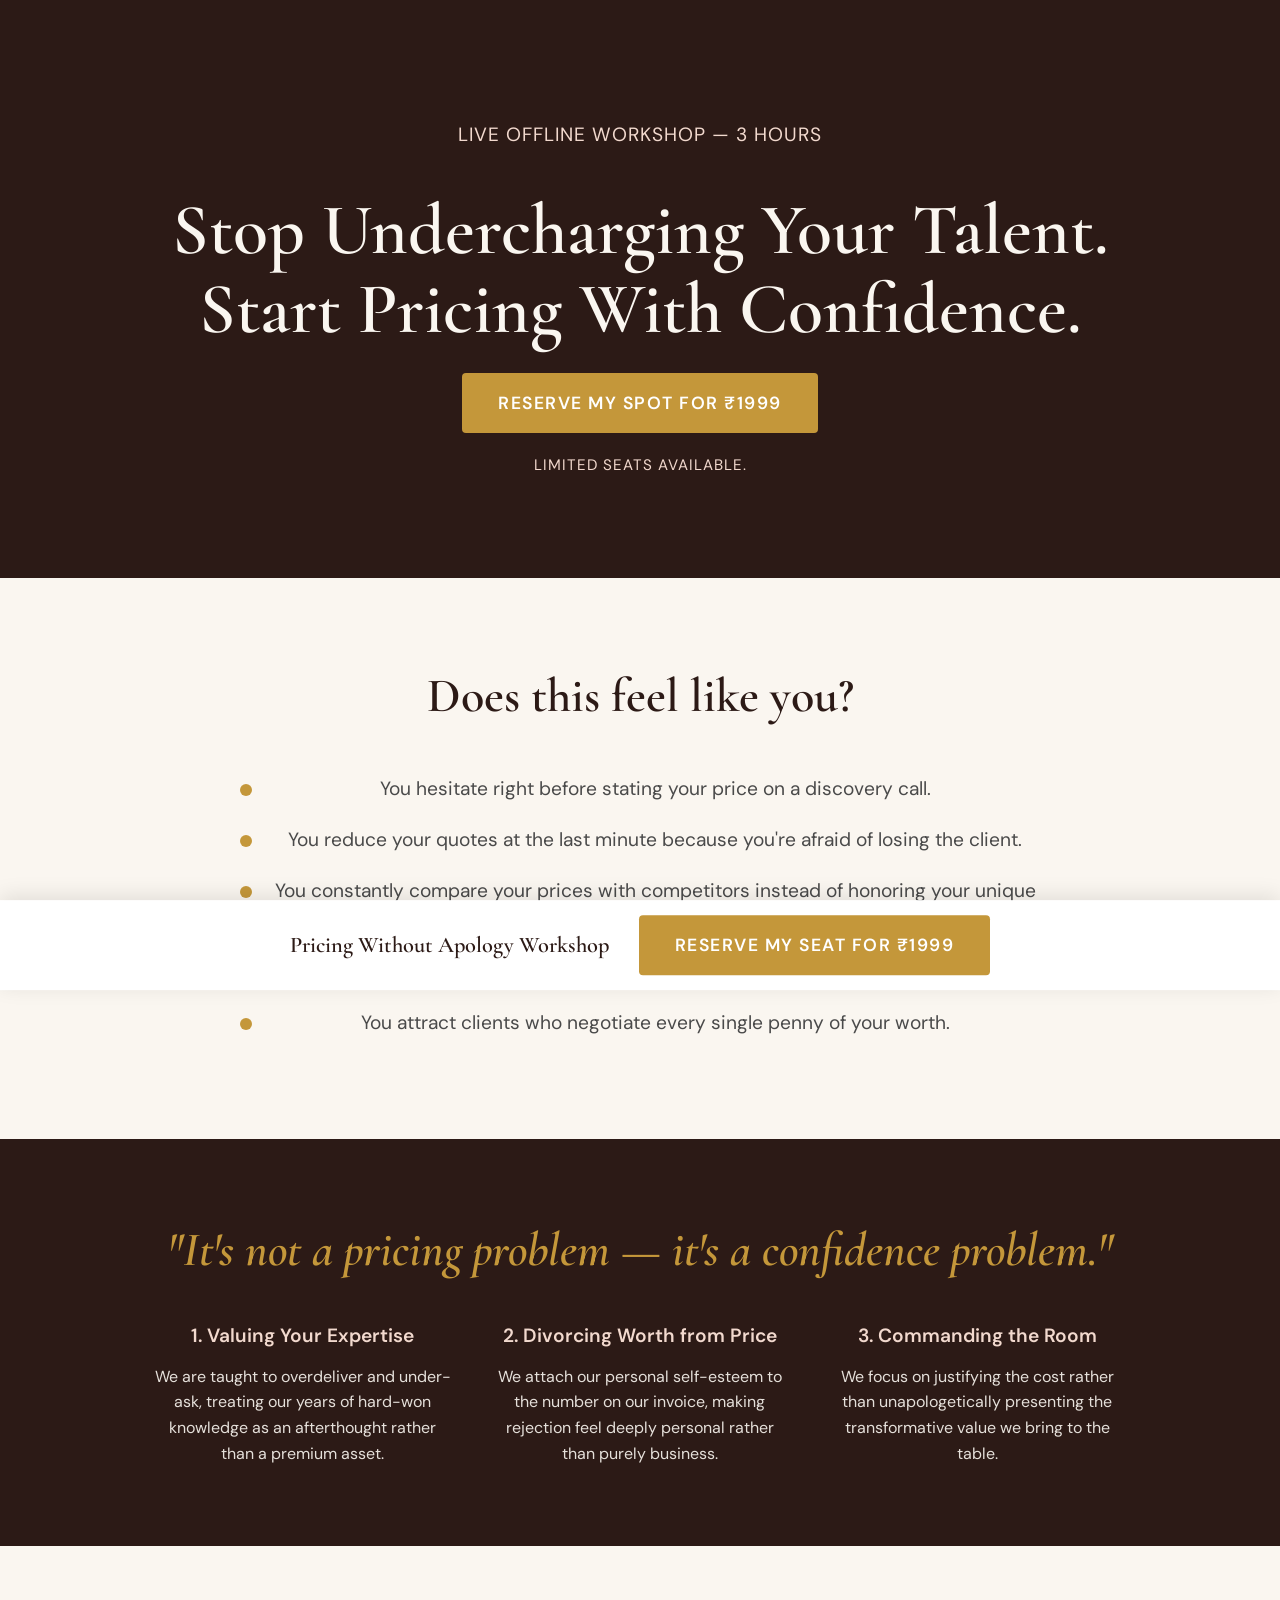
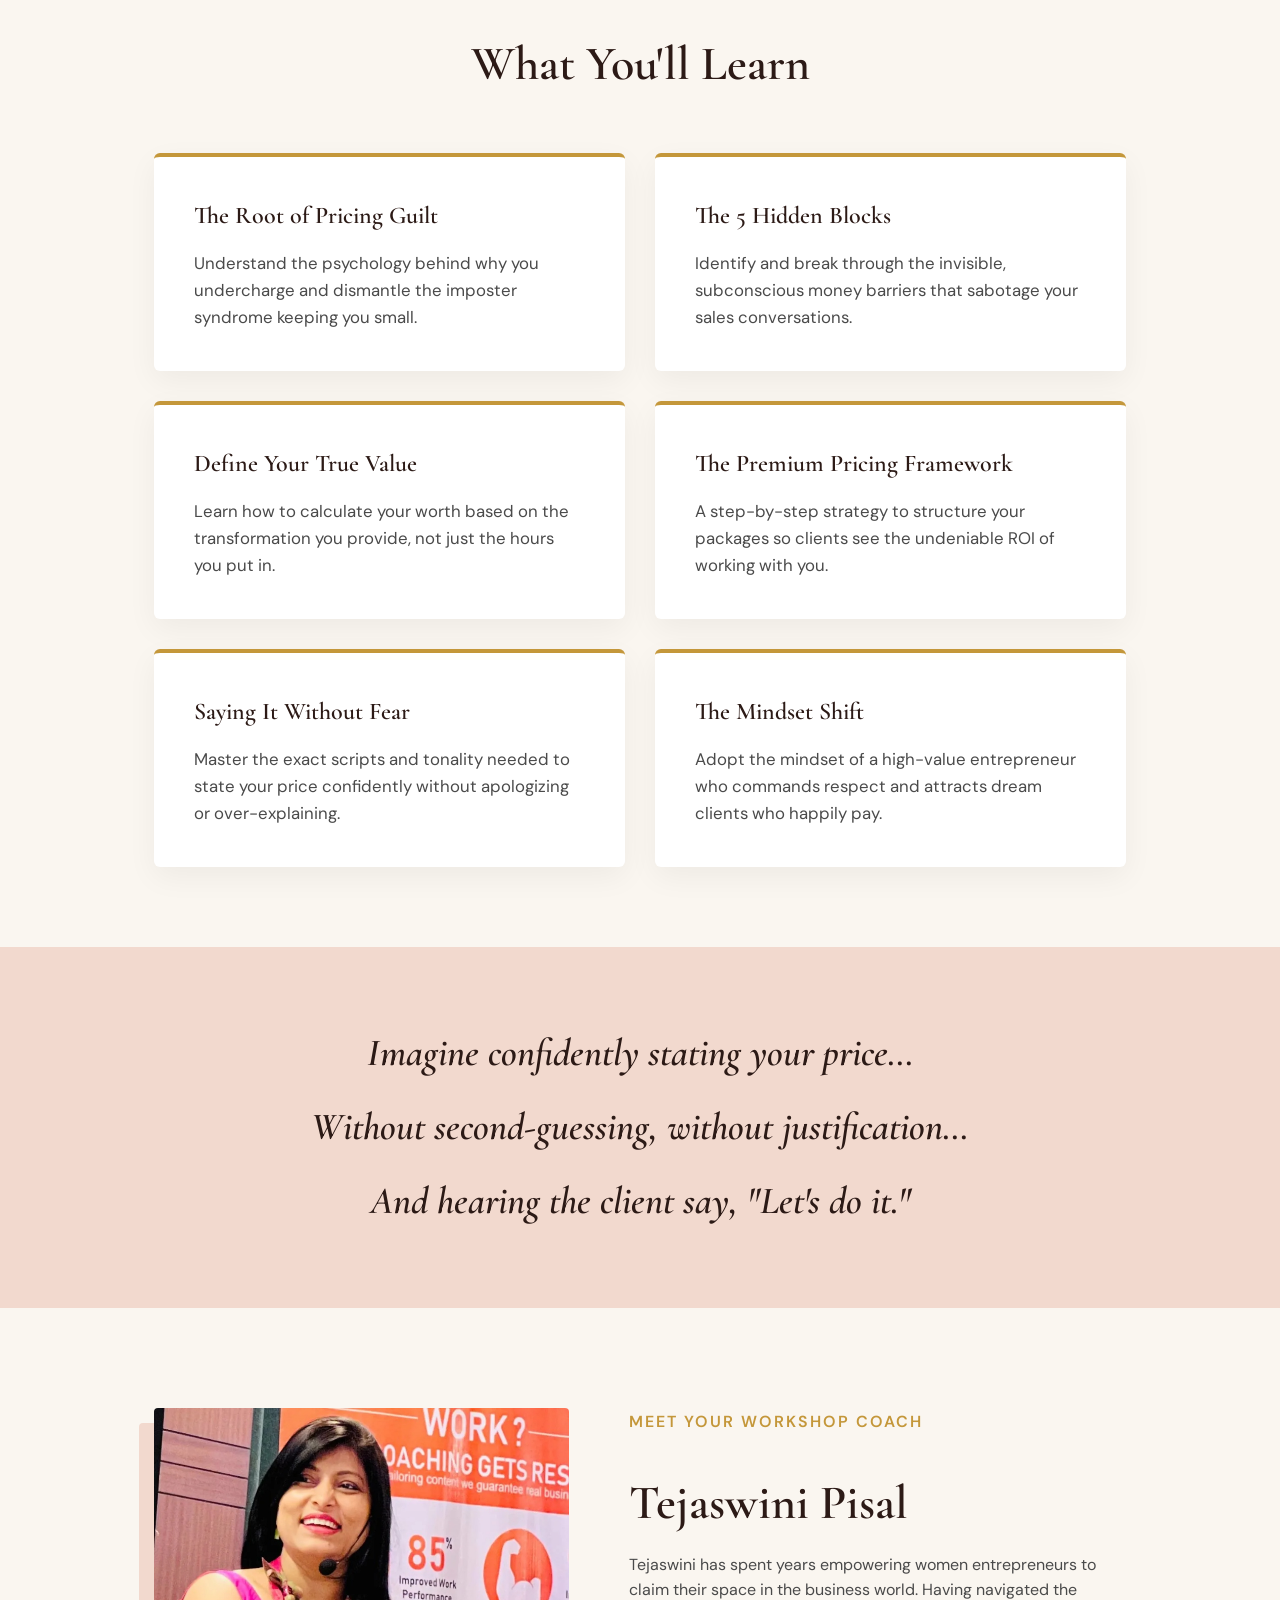
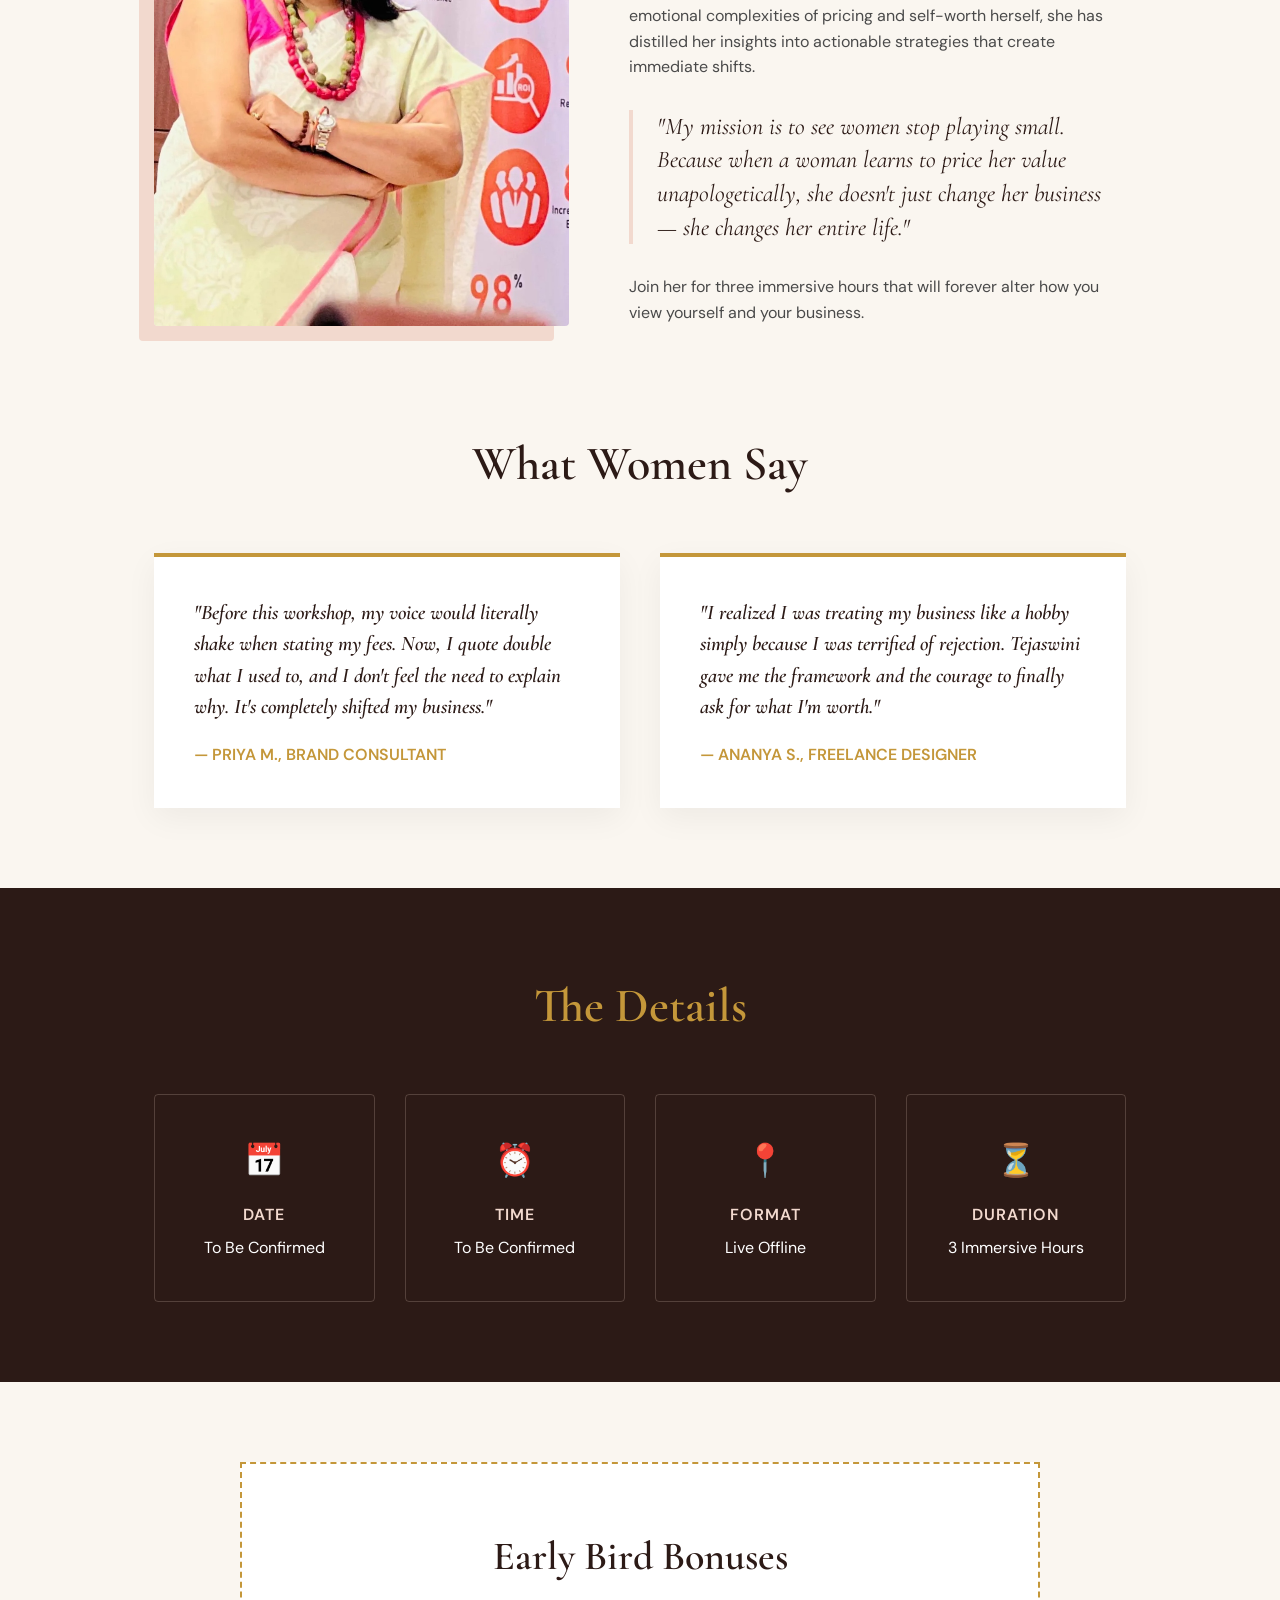
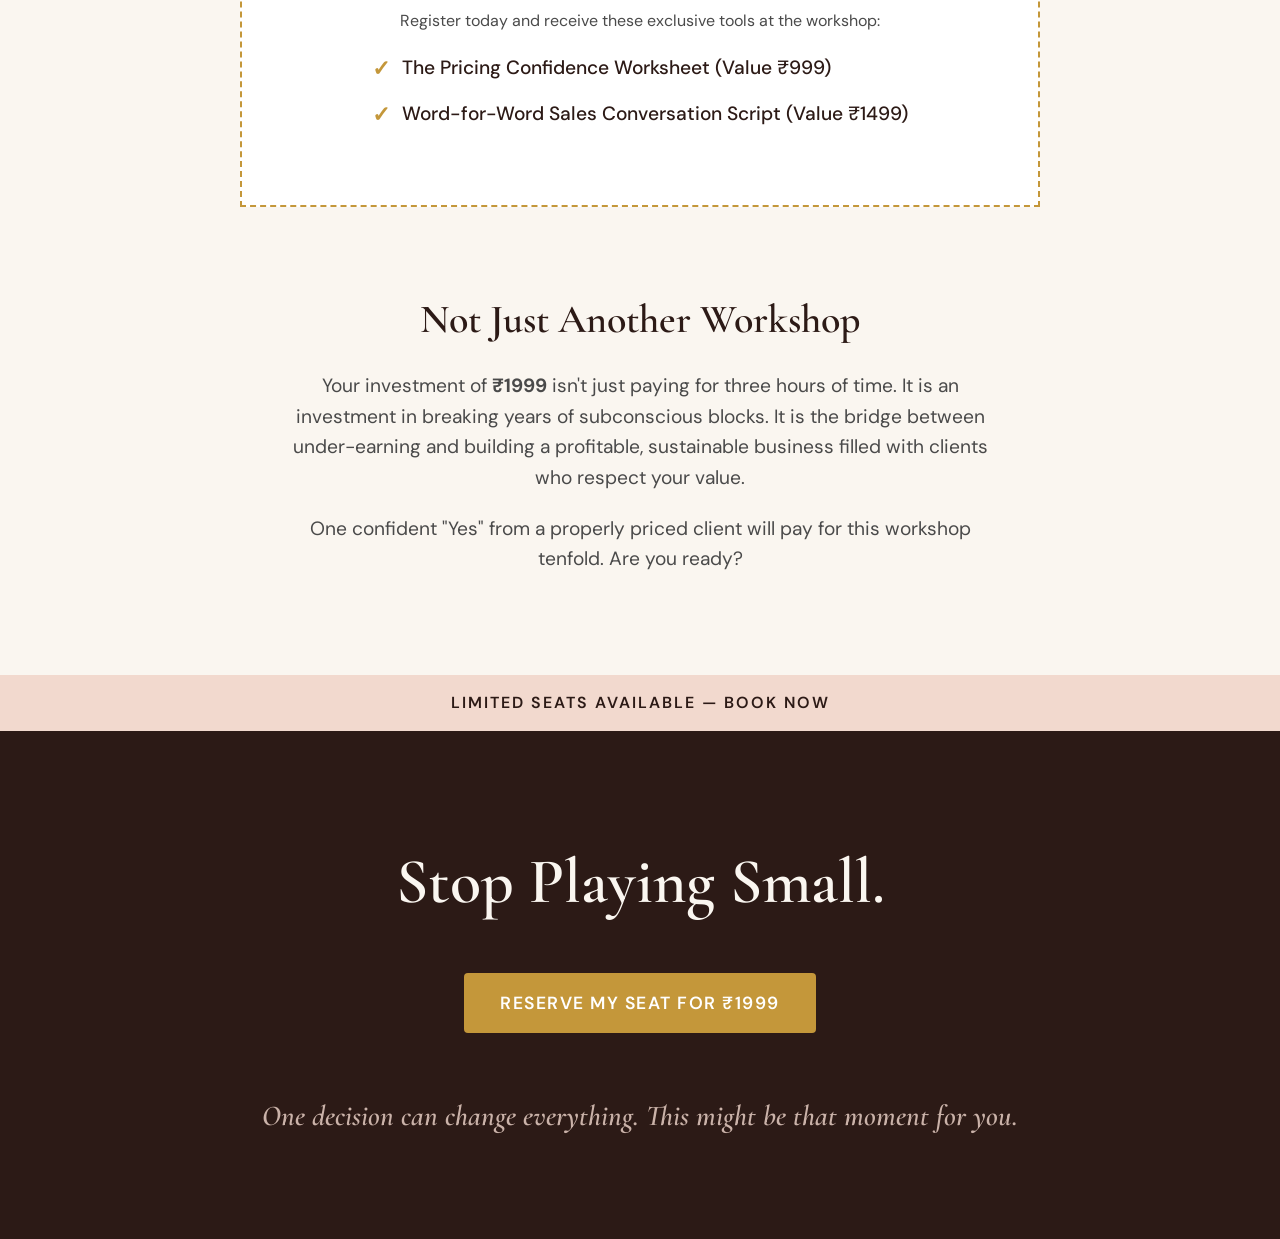
==== pricing-workshop.html @ 6cf018f3 "feat: Add Pricing Without Apology landing page and route LearningHUB to it" ====
<!DOCTYPE html>
<html lang="en">
<head>
    <meta charset="UTF-8">
    <meta name="viewport" content="width=device-width, initial-scale=1.0">
    <title>Pricing Without Apology | TransformHER</title>
    
    <!-- Google Fonts -->
    <link rel="preconnect" href="https://fonts.googleapis.com">
    <link rel="preconnect" href="https://fonts.gstatic.com" crossorigin>
    <link href="https://fonts.googleapis.com/css2?family=Cormorant+Garamond:ital,wght@0,400;0,600;0,700;1,400;1,600&family=DM+Sans:opsz,wght@9..40,300;9..40,400;9..40,500;9..40,600&display=swap" rel="stylesheet">
    
    <style>
        :root {
            /* Luxury Feminine Palette */
            --dark-mahogany: #2C1A16;
            --cream: #FAF6F0;
            --blush: #F2D9CE;
            --gold: #C4973A;
            --white: #FFFFFF;
            --gray-text: #4A4A4A;
            
            --font-serif: 'Cormorant Garamond', serif;
            --font-sans: 'DM Sans', sans-serif;
        }

        * {
            margin: 0;
            padding: 0;
            box-sizing: border-box;
        }

        body {
            font-family: var(--font-sans);
            color: var(--gray-text);
            background-color: var(--cream);
            line-height: 1.6;
            overflow-x: hidden;
        }

        h1, h2, h3, .serif-text {
            font-family: var(--font-serif);
            font-weight: 600;
        }

        /* ─── TYPOGRAPHY UTILS ─── */
        .text-gold { color: var(--gold); }
        .text-white { color: var(--white); }
        .text-center { text-align: center; }
        .italic { font-style: italic; }
        
        /* ─── LAYOUT UTILS ─── */
        .container {
            max-width: 1100px;
            margin: 0 auto;
            padding: 0 5%;
        }
        
        section {
            padding: 80px 0;
        }
        
        .bg-dark { background-color: var(--dark-mahogany); color: var(--cream); }
        .bg-cream { background-color: var(--cream); }
        .bg-blush { background-color: var(--blush); }
        
        /* ─── BUTTONS ─── */
        .btn {
            display: inline-block;
            background-color: var(--gold);
            color: var(--white);
            font-family: var(--font-sans);
            font-weight: 600;
            font-size: 1.1rem;
            text-transform: uppercase;
            letter-spacing: 1.5px;
            padding: 16px 36px;
            text-decoration: none;
            border-radius: 4px;
            transition: all 0.3s ease;
            border: none;
            cursor: pointer;
        }
        .btn:hover {
            background-color: #a67c29;
            transform: translateY(-2px);
            box-shadow: 0 10px 20px rgba(196, 151, 58, 0.3);
        }

        /* ─── HERO SECTION ─── */
        .hero {
            padding: 120px 0 100px;
            text-align: center;
        }
        .hero h1 {
            font-size: clamp(3rem, 6vw, 4.5rem);
            line-height: 1.1;
            margin-bottom: 24px;
            color: var(--cream);
        }
        .hero h2 {
            font-family: var(--font-sans);
            font-weight: 400;
            font-size: 1.2rem;
            letter-spacing: 1px;
            text-transform: uppercase;
            color: var(--blush);
            margin-bottom: 40px;
        }
        .hero .urgency {
            margin-top: 20px;
            color: var(--blush);
            font-size: 0.95rem;
            letter-spacing: 1px;
            text-transform: uppercase;
        }

        /* ─── FEEL SEEN SECTION ─── */
        .feel-seen h2 {
            font-size: 3rem;
            color: var(--dark-mahogany);
            margin-bottom: 40px;
        }
        .pain-points {
            list-style: none;
            max-width: 800px;
            margin: 0 auto;
        }
        .pain-points li {
            font-size: 1.2rem;
            margin-bottom: 20px;
            padding-left: 30px;
            position: relative;
        }
        .pain-points li::before {
            content: '';
            position: absolute;
            left: 0;
            top: 10px;
            width: 12px;
            height: 12px;
            background-color: var(--gold);
            border-radius: 50%;
        }

        /* ─── REAL PROBLEM SECTION ─── */
        .real-problem {
            text-align: center;
        }
        .real-problem blockquote {
            font-size: clamp(2rem, 4vw, 3rem);
            color: var(--gold);
            margin-bottom: 40px;
            line-height: 1.3;
        }
        .untaught-list {
            display: flex;
            justify-content: center;
            gap: 40px;
            flex-wrap: wrap;
        }
        .untaught-item {
            flex: 1;
            min-width: 250px;
            max-width: 320px;
        }
        .untaught-item h3 {
            color: var(--blush);
            font-family: var(--font-sans);
            font-size: 1.2rem;
            margin-bottom: 12px;
            font-weight: 600;
        }
        .untaught-item p {
            font-size: 1rem;
            opacity: 0.9;
        }

        /* ─── WHAT YOU'LL LEARN ─── */
        .learn-section h2 {
            font-size: 3rem;
            color: var(--dark-mahogany);
            text-align: center;
            margin-bottom: 50px;
        }
        .grid-cards {
            display: grid;
            grid-template-columns: repeat(2, 1fr);
            gap: 30px;
        }
        .learn-card {
            background-color: var(--white);
            padding: 40px;
            border-radius: 6px;
            border-top: 4px solid var(--gold);
            box-shadow: 0 10px 30px rgba(0,0,0,0.05);
        }
        .learn-card h3 {
            font-size: 1.5rem;
            color: var(--dark-mahogany);
            margin-bottom: 15px;
        }
        .learn-card p {
            font-size: 1.05rem;
        }

        /* ─── TRANSFORMATION SECTION ─── */
        .transformation {
            text-align: center;
        }
        .transformation p {
            font-size: clamp(1.8rem, 3vw, 2.5rem);
            color: var(--dark-mahogany);
            margin-bottom: 20px;
            line-height: 1.4;
        }
        .transformation p:last-child {
            margin-bottom: 0;
        }

        /* ─── ABOUT COACH ─── */
        .about-coach {
            padding: 100px 0;
        }
        .coach-grid {
            display: grid;
            grid-template-columns: 1fr 1.2fr;
            gap: 60px;
            align-items: center;
        }
        .coach-image {
            width: 100%;
            height: auto;
            border-radius: 4px;
            aspect-ratio: 4/5;
            object-fit: cover;
            box-shadow: -15px 15px 0 var(--blush);
        }
        .coach-content h2 {
            font-size: 3rem;
            color: var(--dark-mahogany);
            margin-bottom: 10px;
        }
        .coach-content .subtitle {
            font-family: var(--font-sans);
            color: var(--gold);
            text-transform: uppercase;
            letter-spacing: 2px;
            font-weight: 600;
            margin-bottom: 30px;
        }
        .coach-mission {
            font-family: var(--font-serif);
            font-style: italic;
            font-size: 1.5rem;
            color: var(--dark-mahogany);
            border-left: 4px solid var(--blush);
            padding-left: 24px;
            margin: 30px 0;
            line-height: 1.4;
        }

        /* ─── TESTIMONIALS ─── */
        .testimonials h2 {
            font-size: 3rem;
            color: var(--dark-mahogany);
            text-align: center;
            margin-bottom: 50px;
        }
        .testimonial-grid {
            display: grid;
            grid-template-columns: repeat(2, 1fr);
            gap: 40px;
        }
        .testimonial-card {
            background: var(--white);
            padding: 40px;
            border-top: 4px solid var(--gold);
            box-shadow: 0 10px 30px rgba(0,0,0,0.05);
        }
        .testimonial-card p {
            font-size: 1.3rem;
            color: var(--dark-mahogany);
            margin-bottom: 20px;
            line-height: 1.5;
        }
        .testimonial-card .author {
            font-family: var(--font-sans);
            font-weight: 600;
            font-size: 1rem;
            color: var(--gold);
            text-transform: uppercase;
        }

        /* ─── WORKSHOP DETAILS ─── */
        .details-section h2 {
            font-size: 3rem;
            color: var(--gold);
            text-align: center;
            margin-bottom: 50px;
        }
        .details-grid {
            display: grid;
            grid-template-columns: repeat(4, 1fr);
            gap: 30px;
            text-align: center;
        }
        .detail-item {
            border: 1px solid rgba(242, 217, 206, 0.2);
            padding: 40px 20px;
            border-radius: 4px;
        }
        .detail-item .icon {
            font-size: 2rem;
            color: var(--gold);
            margin-bottom: 15px;
        }
        .detail-item h4 {
            color: var(--blush);
            font-family: var(--font-sans);
            font-weight: 600;
            text-transform: uppercase;
            letter-spacing: 1px;
            margin-bottom: 8px;
        }

        /* ─── BONUS SECTION ─── */
        .bonus-section {
            text-align: center;
        }
        .bonus-card {
            background: var(--white);
            max-width: 800px;
            margin: 0 auto;
            padding: 60px 40px;
            border: 2px dashed var(--gold);
        }
        .bonus-card h2 {
            font-size: 2.5rem;
            color: var(--dark-mahogany);
            margin-bottom: 20px;
        }
        .bonus-list {
            list-style: none;
            display: inline-block;
            text-align: left;
            margin-top: 20px;
        }
        .bonus-list li {
            font-size: 1.2rem;
            margin-bottom: 15px;
            padding-left: 30px;
            position: relative;
            color: var(--dark-mahogany);
            font-weight: 500;
        }
        .bonus-list li::before {
            content: '✓';
            color: var(--gold);
            font-size: 1.4rem;
            font-weight: bold;
            position: absolute;
            left: 0;
            top: -2px;
        }

        /* ─── PRICE JUSTIFICATION ─── */
        .price-justification {
            text-align: center;
            max-width: 800px;
            margin: 0 auto;
        }
        .price-justification h2 {
            font-size: 2.5rem;
            color: var(--dark-mahogany);
            margin-bottom: 20px;
        }
        .price-justification p {
            font-size: 1.2rem;
            margin-bottom: 20px;
        }

        /* ─── SCARCITY BAR ─── */
        .scarcity-bar {
            background-color: var(--blush);
            color: var(--dark-mahogany);
            text-align: center;
            padding: 15px 0;
            font-family: var(--font-sans);
            font-weight: 600;
            letter-spacing: 2px;
            text-transform: uppercase;
        }

        /* ─── FINAL CTA ─── */
        .final-cta {
            text-align: center;
            padding: 100px 0;
        }
        .final-cta h2 {
            font-size: clamp(3rem, 5vw, 4.5rem);
            color: var(--cream);
            margin-bottom: 40px;
        }
        .final-close {
            margin-top: 60px;
            font-size: 1.8rem;
            color: var(--blush);
            opacity: 0.8;
        }

        /* ─── STICKY BOTTOM BAR ─── */
        .sticky-bar {
            position: fixed;
            bottom: 0;
            left: 0;
            width: 100%;
            background-color: var(--white);
            box-shadow: 0 -4px 20px rgba(0,0,0,0.1);
            padding: 15px 20px;
            display: flex;
            align-items: center;
            justify-content: center;
            gap: 30px;
            z-index: 1000;
            transform: translateY(100%);
            transition: transform 0.4s cubic-bezier(0.16, 1, 0.3, 1);
        }
        .sticky-bar.visible {
            transform: translateY(0);
        }
        .sticky-text {
            font-family: var(--font-serif);
            font-size: 1.4rem;
            color: var(--dark-mahogany);
            font-weight: 600;
            display: none;
        }

        @media (min-width: 768px) {
            .sticky-text {
                display: block;
            }
        }

        /* ─── ANIMATIONS ─── */
        .fade-up {
            opacity: 0;
            transform: translateY(30px);
            transition: opacity 0.8s ease, transform 0.8s cubic-bezier(0.16, 1, 0.3, 1);
        }
        .fade-up.in-view {
            opacity: 1;
            transform: translateY(0);
        }

        /* ─── RESPONSIVE DESIGN ─── */
        @media (max-width: 900px) {
            .grid-cards, .testimonial-grid {
                grid-template-columns: 1fr;
            }
            .coach-grid {
                grid-template-columns: 1fr;
            }
            .coach-image {
                max-width: 400px;
                margin: 0 auto;
            }
            .details-grid {
                grid-template-columns: repeat(2, 1fr);
            }
        }
        
        @media (max-width: 600px) {
            section {
                padding: 60px 0;
            }
            .untaught-list {
                flex-direction: column;
                gap: 30px;
            }
            .details-grid {
                grid-template-columns: 1fr;
            }
            .btn {
                width: 100%;
                padding: 16px 10px;
            }
            .sticky-bar .btn {
                margin: 0 auto;
                max-width: 400px;
            }
        }
    </style>
</head>
<body>

    <!-- HERO SECTION -->
    <section class="hero bg-dark" id="hero">
        <div class="container fade-up">
            <h2>Live Offline Workshop — 3 Hours</h2>
            <h1>Stop Undercharging Your Talent.<br>Start Pricing With Confidence.</h1>
            <a href="#" class="btn">Reserve My Spot for ₹1999</a>
            <p class="urgency">Limited seats available.</p>
        </div>
    </section>

    <!-- FEEL SEEN SECTION -->
    <section class="feel-seen bg-cream">
        <div class="container text-center fade-up">
            <h2>Does this feel like you?</h2>
            <ul class="pain-points text-left">
                <li>You hesitate right before stating your price on a discovery call.</li>
                <li>You reduce your quotes at the last minute because you're afraid of losing the client.</li>
                <li>You constantly compare your prices with competitors instead of honoring your unique value.</li>
                <li>You feel guilty charging what you actually need to sustain your business and life.</li>
                <li>You attract clients who negotiate every single penny of your worth.</li>
            </ul>
        </div>
    </section>

    <!-- THE REAL PROBLEM -->
    <section class="real-problem bg-dark">
        <div class="container fade-up">
            <blockquote class="italic serif-text">
                "It's not a pricing problem — it's a confidence problem."
            </blockquote>
            <div class="untaught-list">
                <div class="untaught-item">
                    <h3>1. Valuing Your Expertise</h3>
                    <p>We are taught to overdeliver and under-ask, treating our years of hard-won knowledge as an afterthought rather than a premium asset.</p>
                </div>
                <div class="untaught-item">
                    <h3>2. Divorcing Worth from Price</h3>
                    <p>We attach our personal self-esteem to the number on our invoice, making rejection feel deeply personal rather than purely business.</p>
                </div>
                <div class="untaught-item">
                    <h3>3. Commanding the Room</h3>
                    <p>We focus on justifying the cost rather than unapologetically presenting the transformative value we bring to the table.</p>
                </div>
            </div>
        </div>
    </section>

    <!-- WHAT YOU'LL LEARN -->
    <section class="learn-section bg-cream">
        <div class="container fade-up">
            <h2>What You'll Learn</h2>
            <div class="grid-cards">
                <div class="learn-card">
                    <h3>The Root of Pricing Guilt</h3>
                    <p>Understand the psychology behind why you undercharge and dismantle the imposter syndrome keeping you small.</p>
                </div>
                <div class="learn-card">
                    <h3>The 5 Hidden Blocks</h3>
                    <p>Identify and break through the invisible, subconscious money barriers that sabotage your sales conversations.</p>
                </div>
                <div class="learn-card">
                    <h3>Define Your True Value</h3>
                    <p>Learn how to calculate your worth based on the transformation you provide, not just the hours you put in.</p>
                </div>
                <div class="learn-card">
                    <h3>The Premium Pricing Framework</h3>
                    <p>A step-by-step strategy to structure your packages so clients see the undeniable ROI of working with you.</p>
                </div>
                <div class="learn-card">
                    <h3>Saying It Without Fear</h3>
                    <p>Master the exact scripts and tonality needed to state your price confidently without apologizing or over-explaining.</p>
                </div>
                <div class="learn-card">
                    <h3>The Mindset Shift</h3>
                    <p>Adopt the mindset of a high-value entrepreneur who commands respect and attracts dream clients who happily pay.</p>
                </div>
            </div>
        </div>
    </section>

    <!-- TRANSFORMATION -->
    <section class="transformation bg-blush">
        <div class="container fade-up">
            <p class="serif-text italic">Imagine confidently stating your price…</p>
            <p class="serif-text italic">Without second-guessing, without justification…</p>
            <p class="serif-text italic">And hearing the client say, "Let's do it."</p>
        </div>
    </section>

    <!-- ABOUT COACH -->
    <section class="about-coach bg-cream">
        <div class="container coach-grid fade-up">
            <img src="founder.jpg" alt="Tejaswini Pisal" class="coach-image">
            <div class="coach-content">
                <p class="subtitle">Meet Your Workshop Coach</p>
                <h2>Tejaswini Pisal</h2>
                <p>Tejaswini has spent years empowering women entrepreneurs to claim their space in the business world. Having navigated the emotional complexities of pricing and self-worth herself, she has distilled her insights into actionable strategies that create immediate shifts.</p>
                <div class="coach-mission">
                    "My mission is to see women stop playing small. Because when a woman learns to price her value unapologetically, she doesn't just change her business — she changes her entire life."
                </div>
                <p>Join her for three immersive hours that will forever alter how you view yourself and your business.</p>
            </div>
        </div>
    </section>

    <!-- TESTIMONIALS -->
    <section class="testimonials bg-cream" style="padding-top: 0;">
        <div class="container fade-up">
            <h2>What Women Say</h2>
            <div class="testimonial-grid">
                <div class="testimonial-card">
                    <p class="serif-text italic">"Before this workshop, my voice would literally shake when stating my fees. Now, I quote double what I used to, and I don't feel the need to explain why. It's completely shifted my business."</p>
                    <span class="author">— Priya M., Brand Consultant</span>
                </div>
                <div class="testimonial-card">
                    <p class="serif-text italic">"I realized I was treating my business like a hobby simply because I was terrified of rejection. Tejaswini gave me the framework and the courage to finally ask for what I'm worth."</p>
                    <span class="author">— Ananya S., Freelance Designer</span>
                </div>
            </div>
        </div>
    </section>

    <!-- WORKSHOP DETAILS -->
    <section class="details-section bg-dark">
        <div class="container fade-up">
            <h2>The Details</h2>
            <div class="details-grid">
                <div class="detail-item">
                    <div class="icon">📅</div>
                    <h4>Date</h4>
                    <p class="text-white">To Be Confirmed</p>
                </div>
                <div class="detail-item">
                    <div class="icon">⏰</div>
                    <h4>Time</h4>
                    <p class="text-white">To Be Confirmed</p>
                </div>
                <div class="detail-item">
                    <div class="icon">📍</div>
                    <h4>Format</h4>
                    <p class="text-white">Live Offline</p>
                </div>
                <div class="detail-item">
                    <div class="icon">⏳</div>
                    <h4>Duration</h4>
                    <p class="text-white">3 Immersive Hours</p>
                </div>
            </div>
        </div>
    </section>

    <!-- BONUS SECTION -->
    <section class="bonus-section bg-cream">
        <div class="container fade-up">
            <div class="bonus-card">
                <h2>Early Bird Bonuses</h2>
                <p>Register today and receive these exclusive tools at the workshop:</p>
                <ul class="bonus-list">
                    <li>The Pricing Confidence Worksheet (Value ₹999)</li>
                    <li>Word-for-Word Sales Conversation Script (Value ₹1499)</li>
                </ul>
            </div>
        </div>
    </section>

    <!-- PRICE JUSTIFICATION -->
    <section class="price-justification bg-cream" style="padding-top: 0;">
        <div class="container fade-up">
            <h2>Not Just Another Workshop</h2>
            <p>Your investment of <strong>₹1999</strong> isn't just paying for three hours of time. It is an investment in breaking years of subconscious blocks. It is the bridge between under-earning and building a profitable, sustainable business filled with clients who respect your value.</p>
            <p>One confident "Yes" from a properly priced client will pay for this workshop tenfold. Are you ready?</p>
        </div>
    </section>

    <!-- SCARCITY BAR -->
    <div class="scarcity-bar">
        Limited Seats Available — Book Now
    </div>

    <!-- FINAL CTA -->
    <section class="final-cta bg-dark">
        <div class="container fade-up">
            <h2 class="serif-text">Stop Playing Small.</h2>
            <a href="#" class="btn">Reserve My Seat for ₹1999</a>
            <p class="final-close italic serif-text">One decision can change everything. This might be that moment for you.</p>
        </div>
    </section>

    <!-- STICKY BOTTOM BAR -->
    <div class="sticky-bar" id="sticky-bar">
        <span class="sticky-text">Pricing Without Apology Workshop</span>
        <a href="#" class="btn">Reserve My Seat for ₹1999</a>
    </div>

    <!-- MAIN LOGIC -->
    <script>
        document.addEventListener('DOMContentLoaded', () => {
            // Intersection Observer for Fade-Up animations
            const observerOptions = {
                root: null,
                rootMargin: '0px',
                threshold: 0.15
            };

            const observer = new IntersectionObserver((entries, observer) => {
                entries.forEach(entry => {
                    if (entry.isIntersecting) {
                        entry.target.classList.add('in-view');
                        // Optional: Stop observing once faded in to avoid re-triggering
                        // observer.unobserve(entry.target);
                    }
                });
            }, observerOptions);

            document.querySelectorAll('.fade-up').forEach(el => {
                observer.observe(el);
            });

            // Sticky Bar Logic
            const heroSection = document.getElementById('hero');
            const stickyBar = document.getElementById('sticky-bar');

            const stickyObserver = new IntersectionObserver((entries) => {
                entries.forEach(entry => {
                    // Show sticky bar when hero section is completely out of view
                    if (!entry.isIntersecting) {
                        stickyBar.classList.add('visible');
                    } else {
                        stickyBar.classList.remove('visible');
                    }
                });
            }, {
                root: null,
                threshold: 0
            });

            stickyObserver.observe(heroSection);
        });
    </script>
</body>
</html>
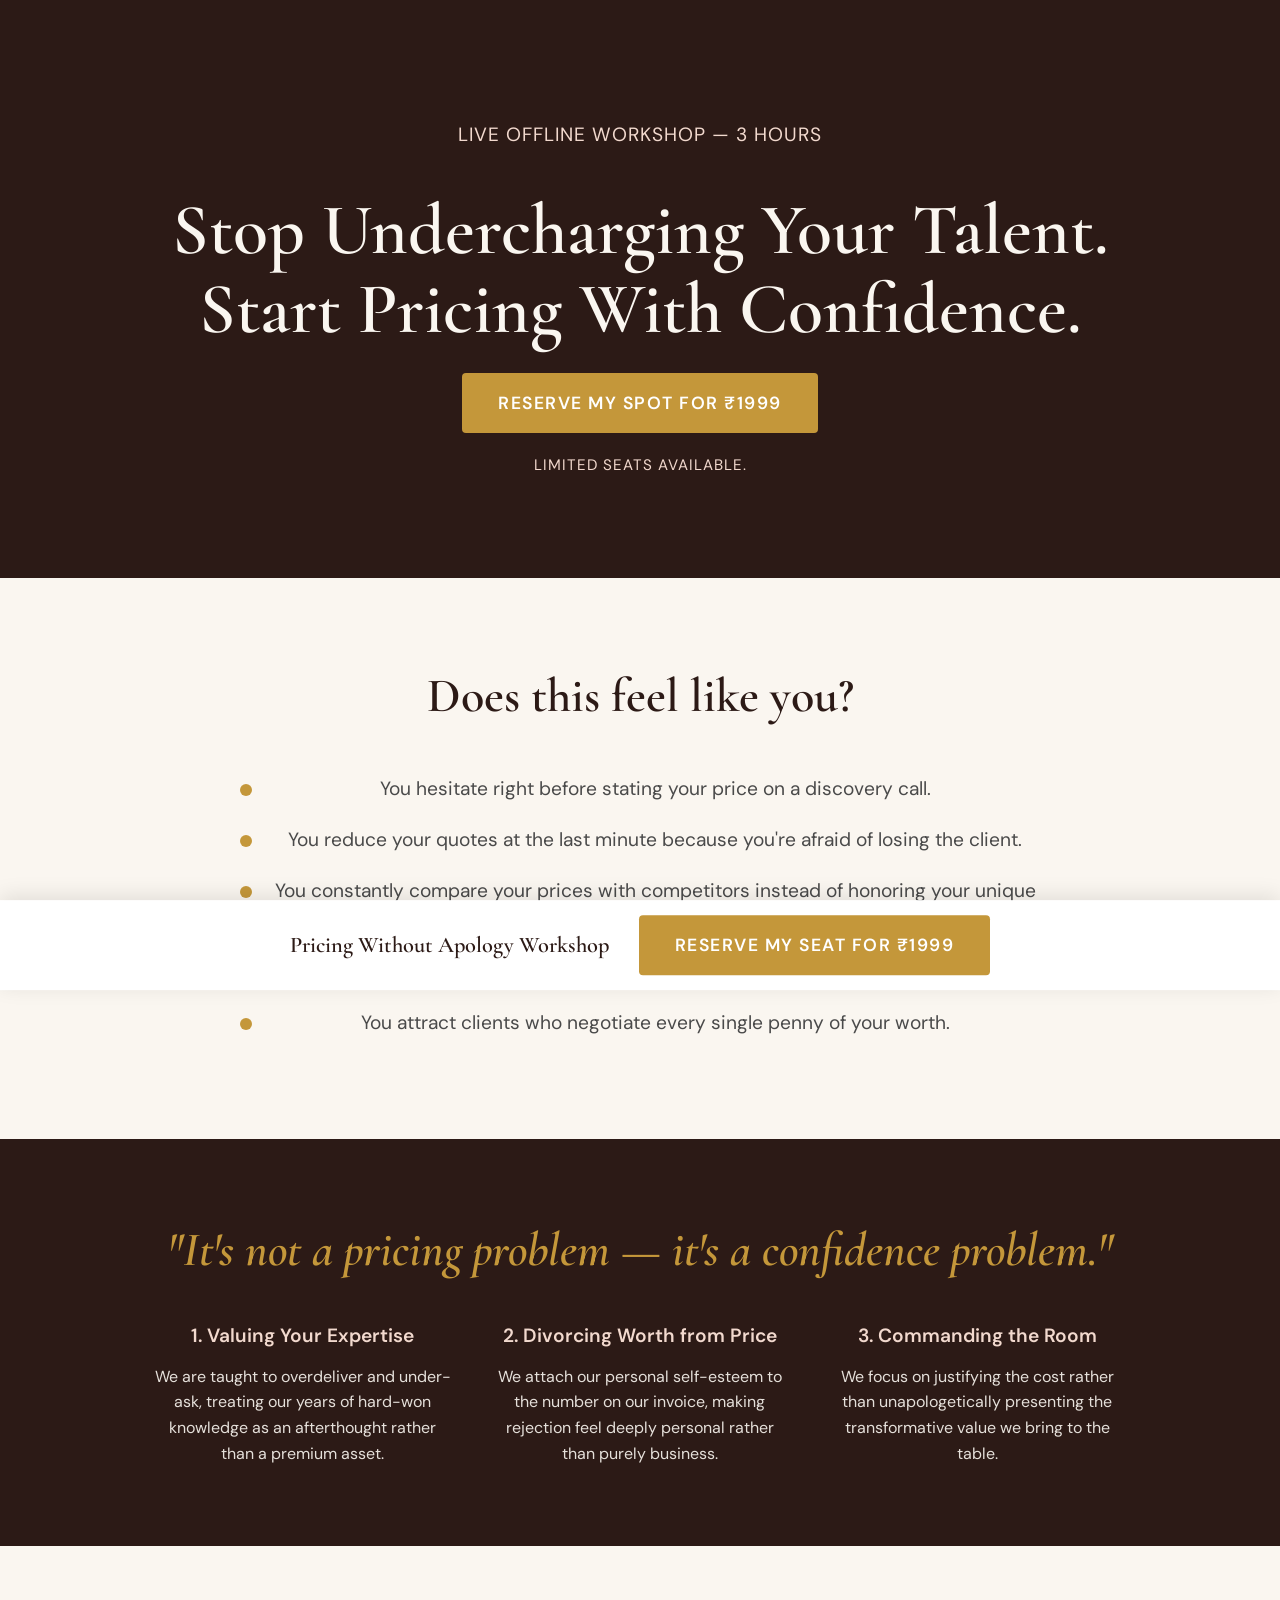
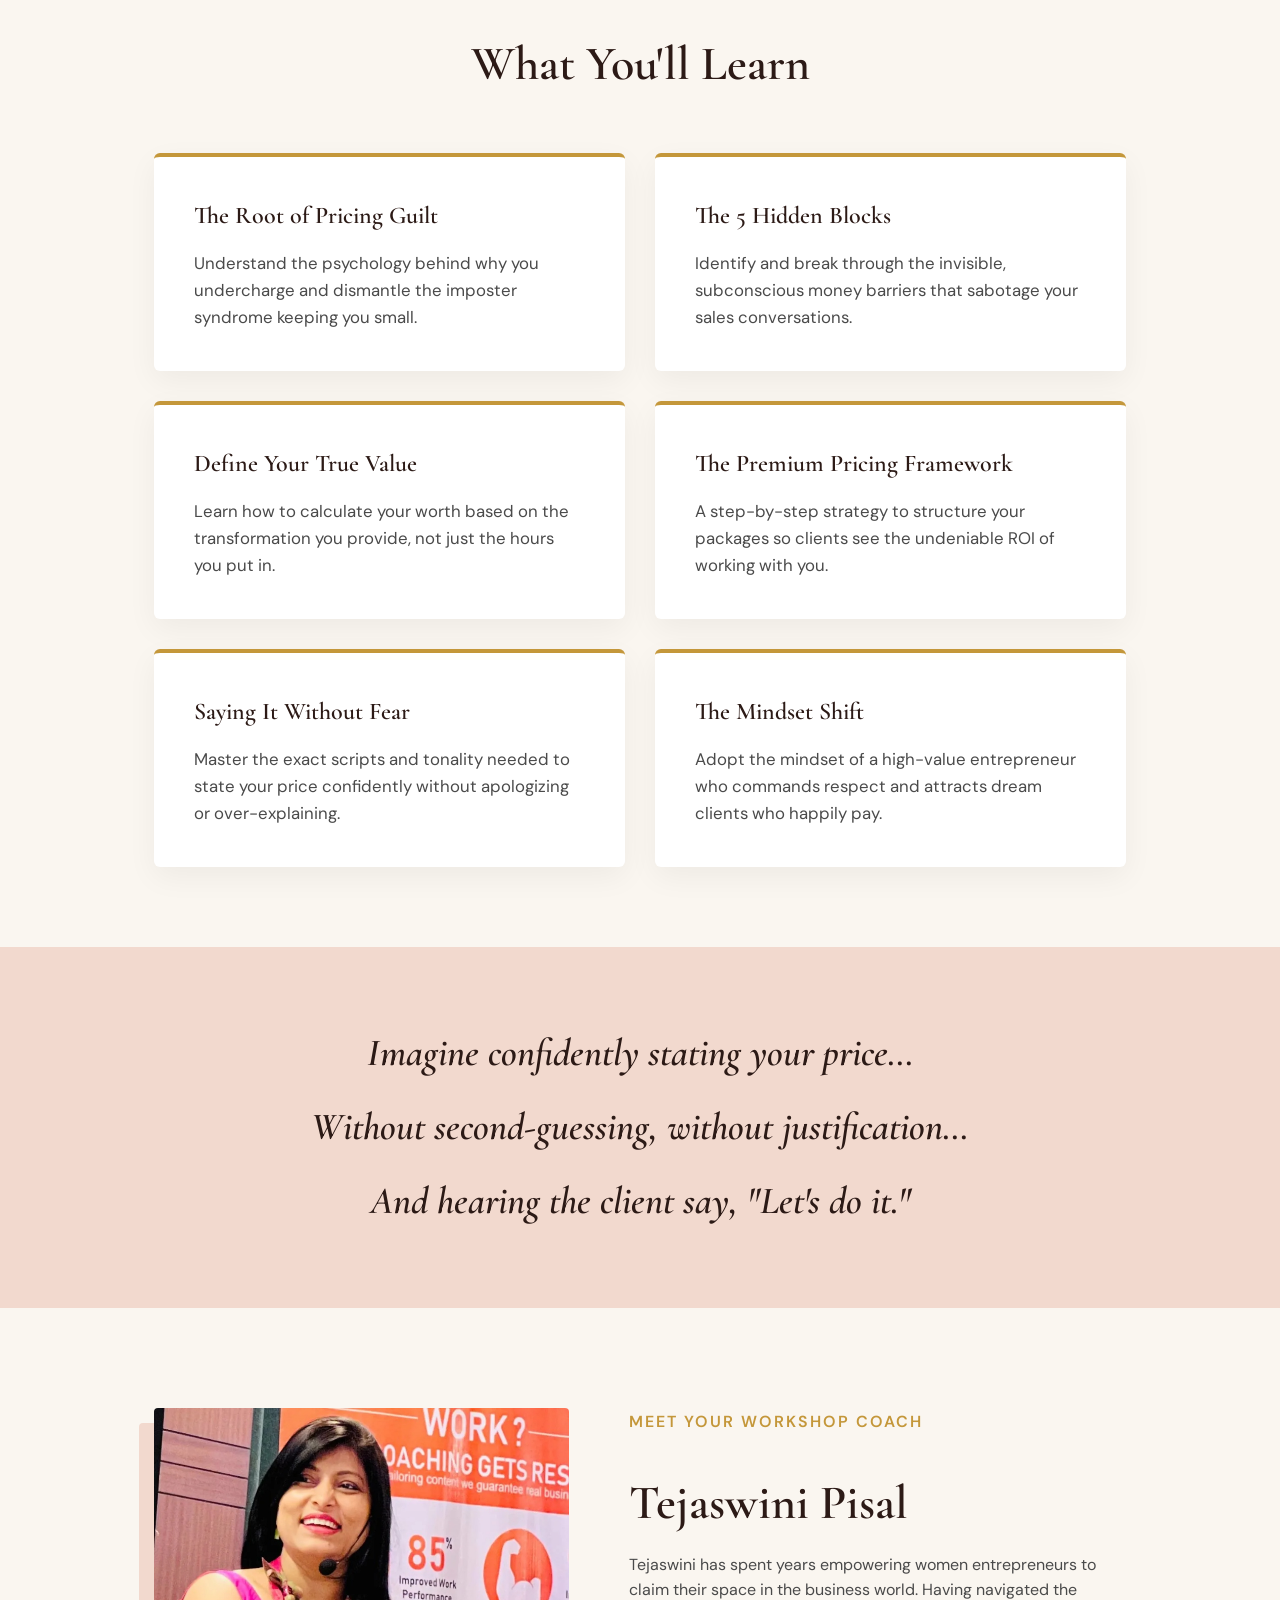
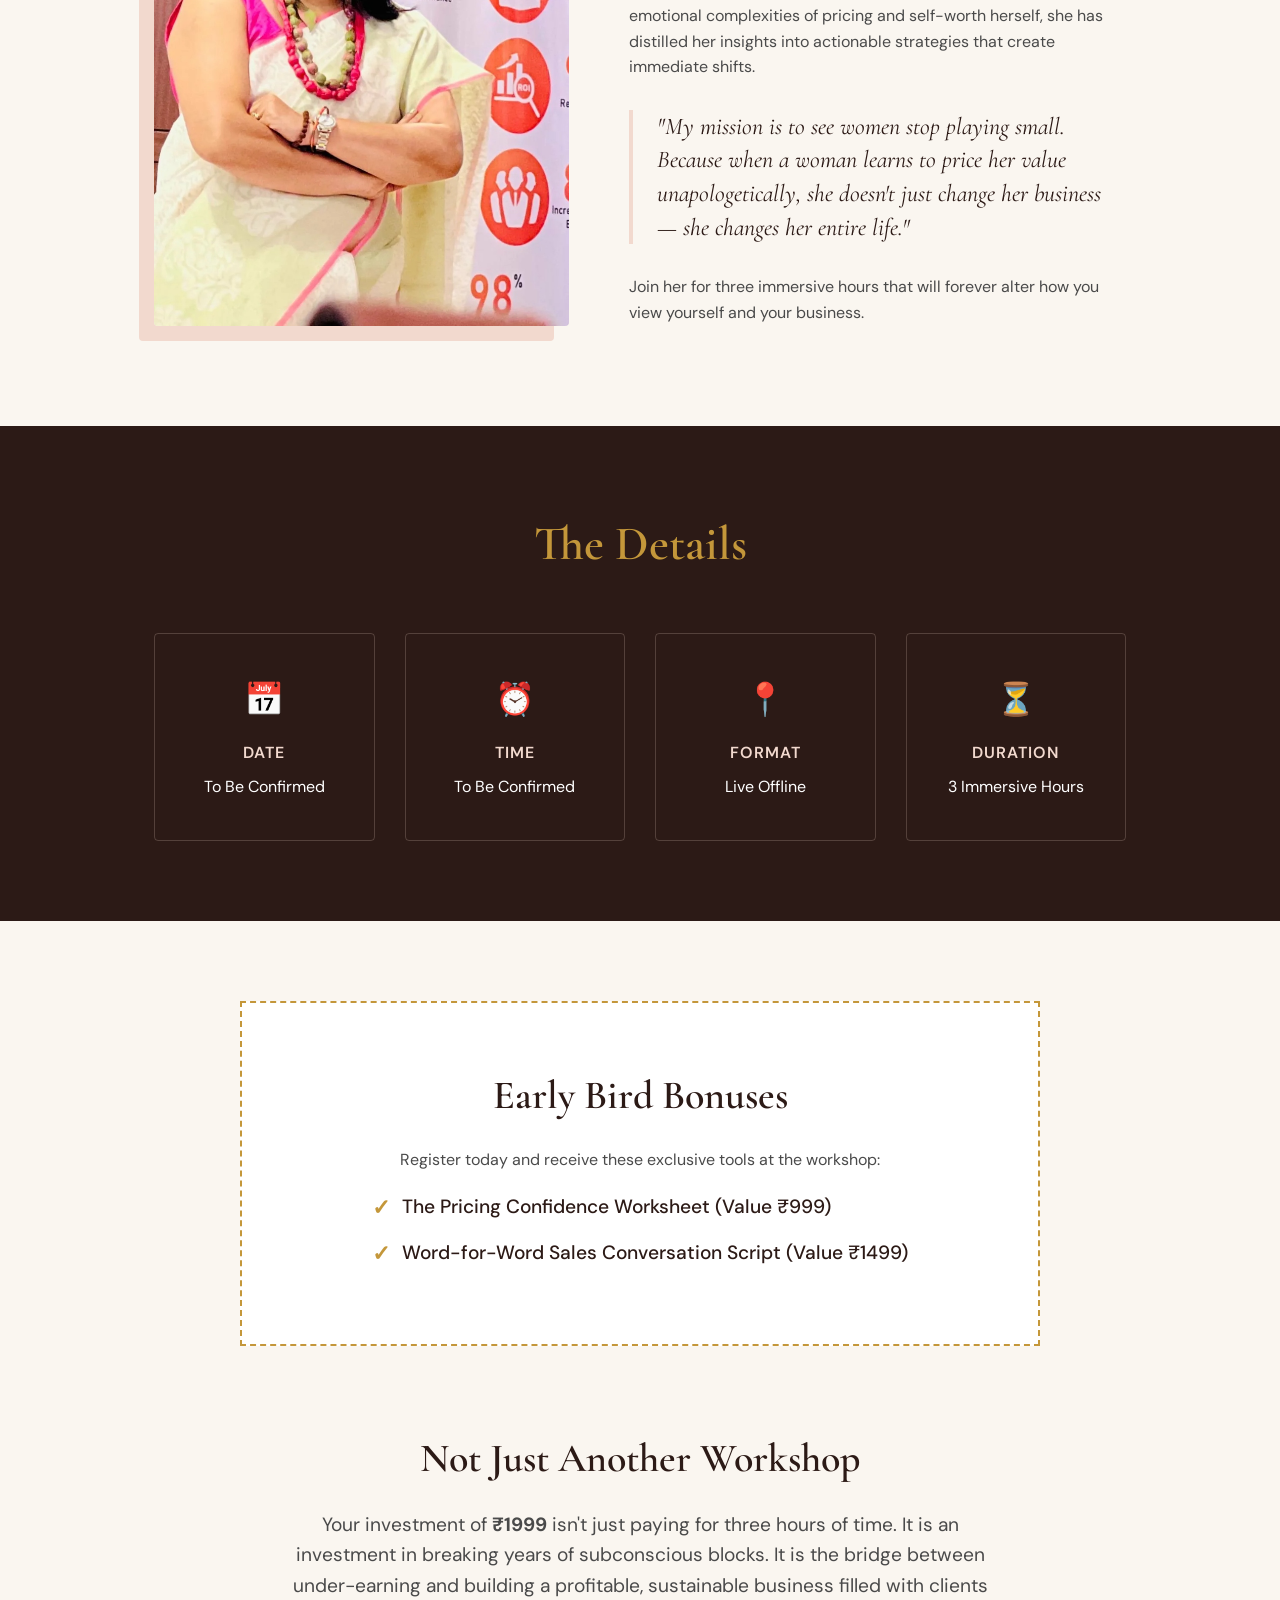
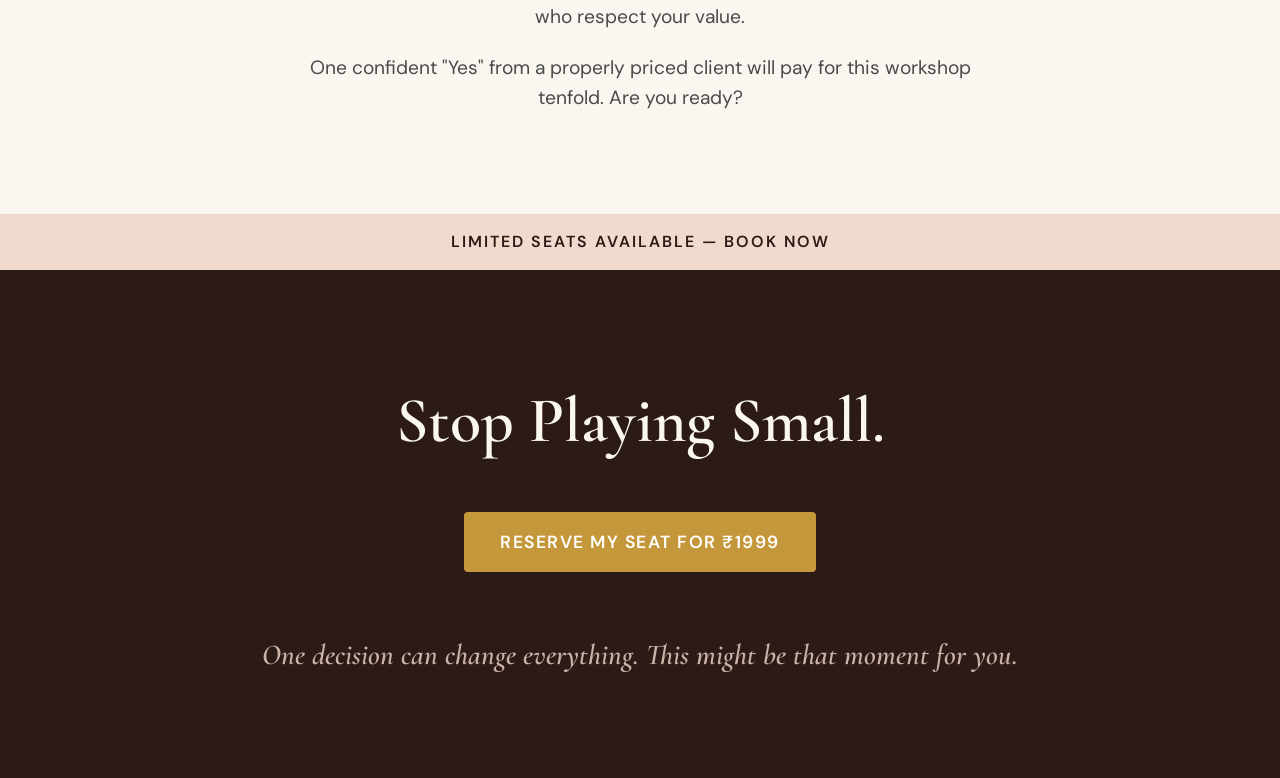
==== commit 0cdae470: "style: link CTAs to hero with smooth scroll and remove Testimonials section" ====
--- a/pricing-workshop.html
+++ b/pricing-workshop.html
@@ -30,6 +30,10 @@
             box-sizing: border-box;
         }
 
+        html {
+            scroll-behavior: smooth;
+        }
+
         body {
             font-family: var(--font-sans);
             color: var(--gray-text);
@@ -260,38 +264,6 @@
             line-height: 1.4;
         }
 
-        /* ─── TESTIMONIALS ─── */
-        .testimonials h2 {
-            font-size: 3rem;
-            color: var(--dark-mahogany);
-            text-align: center;
-            margin-bottom: 50px;
-        }
-        .testimonial-grid {
-            display: grid;
-            grid-template-columns: repeat(2, 1fr);
-            gap: 40px;
-        }
-        .testimonial-card {
-            background: var(--white);
-            padding: 40px;
-            border-top: 4px solid var(--gold);
-            box-shadow: 0 10px 30px rgba(0,0,0,0.05);
-        }
-        .testimonial-card p {
-            font-size: 1.3rem;
-            color: var(--dark-mahogany);
-            margin-bottom: 20px;
-            line-height: 1.5;
-        }
-        .testimonial-card .author {
-            font-family: var(--font-sans);
-            font-weight: 600;
-            font-size: 1rem;
-            color: var(--gold);
-            text-transform: uppercase;
-        }
-
         /* ─── WORKSHOP DETAILS ─── */
         .details-section h2 {
             font-size: 3rem;
@@ -600,22 +572,7 @@
         </div>
     </section>
 
-    <!-- TESTIMONIALS -->
-    <section class="testimonials bg-cream" style="padding-top: 0;">
-        <div class="container fade-up">
-            <h2>What Women Say</h2>
-            <div class="testimonial-grid">
-                <div class="testimonial-card">
-                    <p class="serif-text italic">"Before this workshop, my voice would literally shake when stating my fees. Now, I quote double what I used to, and I don't feel the need to explain why. It's completely shifted my business."</p>
-                    <span class="author">— Priya M., Brand Consultant</span>
-                </div>
-                <div class="testimonial-card">
-                    <p class="serif-text italic">"I realized I was treating my business like a hobby simply because I was terrified of rejection. Tejaswini gave me the framework and the courage to finally ask for what I'm worth."</p>
-                    <span class="author">— Ananya S., Freelance Designer</span>
-                </div>
-            </div>
-        </div>
-    </section>
+
 
     <!-- WORKSHOP DETAILS -->
     <section class="details-section bg-dark">
@@ -678,7 +635,7 @@
     <section class="final-cta bg-dark">
         <div class="container fade-up">
             <h2 class="serif-text">Stop Playing Small.</h2>
-            <a href="#" class="btn">Reserve My Seat for ₹1999</a>
+            <a href="#hero" class="btn">Reserve My Seat for ₹1999</a>
             <p class="final-close italic serif-text">One decision can change everything. This might be that moment for you.</p>
         </div>
     </section>
@@ -686,7 +643,7 @@
     <!-- STICKY BOTTOM BAR -->
     <div class="sticky-bar" id="sticky-bar">
         <span class="sticky-text">Pricing Without Apology Workshop</span>
-        <a href="#" class="btn">Reserve My Seat for ₹1999</a>
+        <a href="#hero" class="btn">Reserve My Seat for ₹1999</a>
     </div>
 
     <!-- MAIN LOGIC -->
